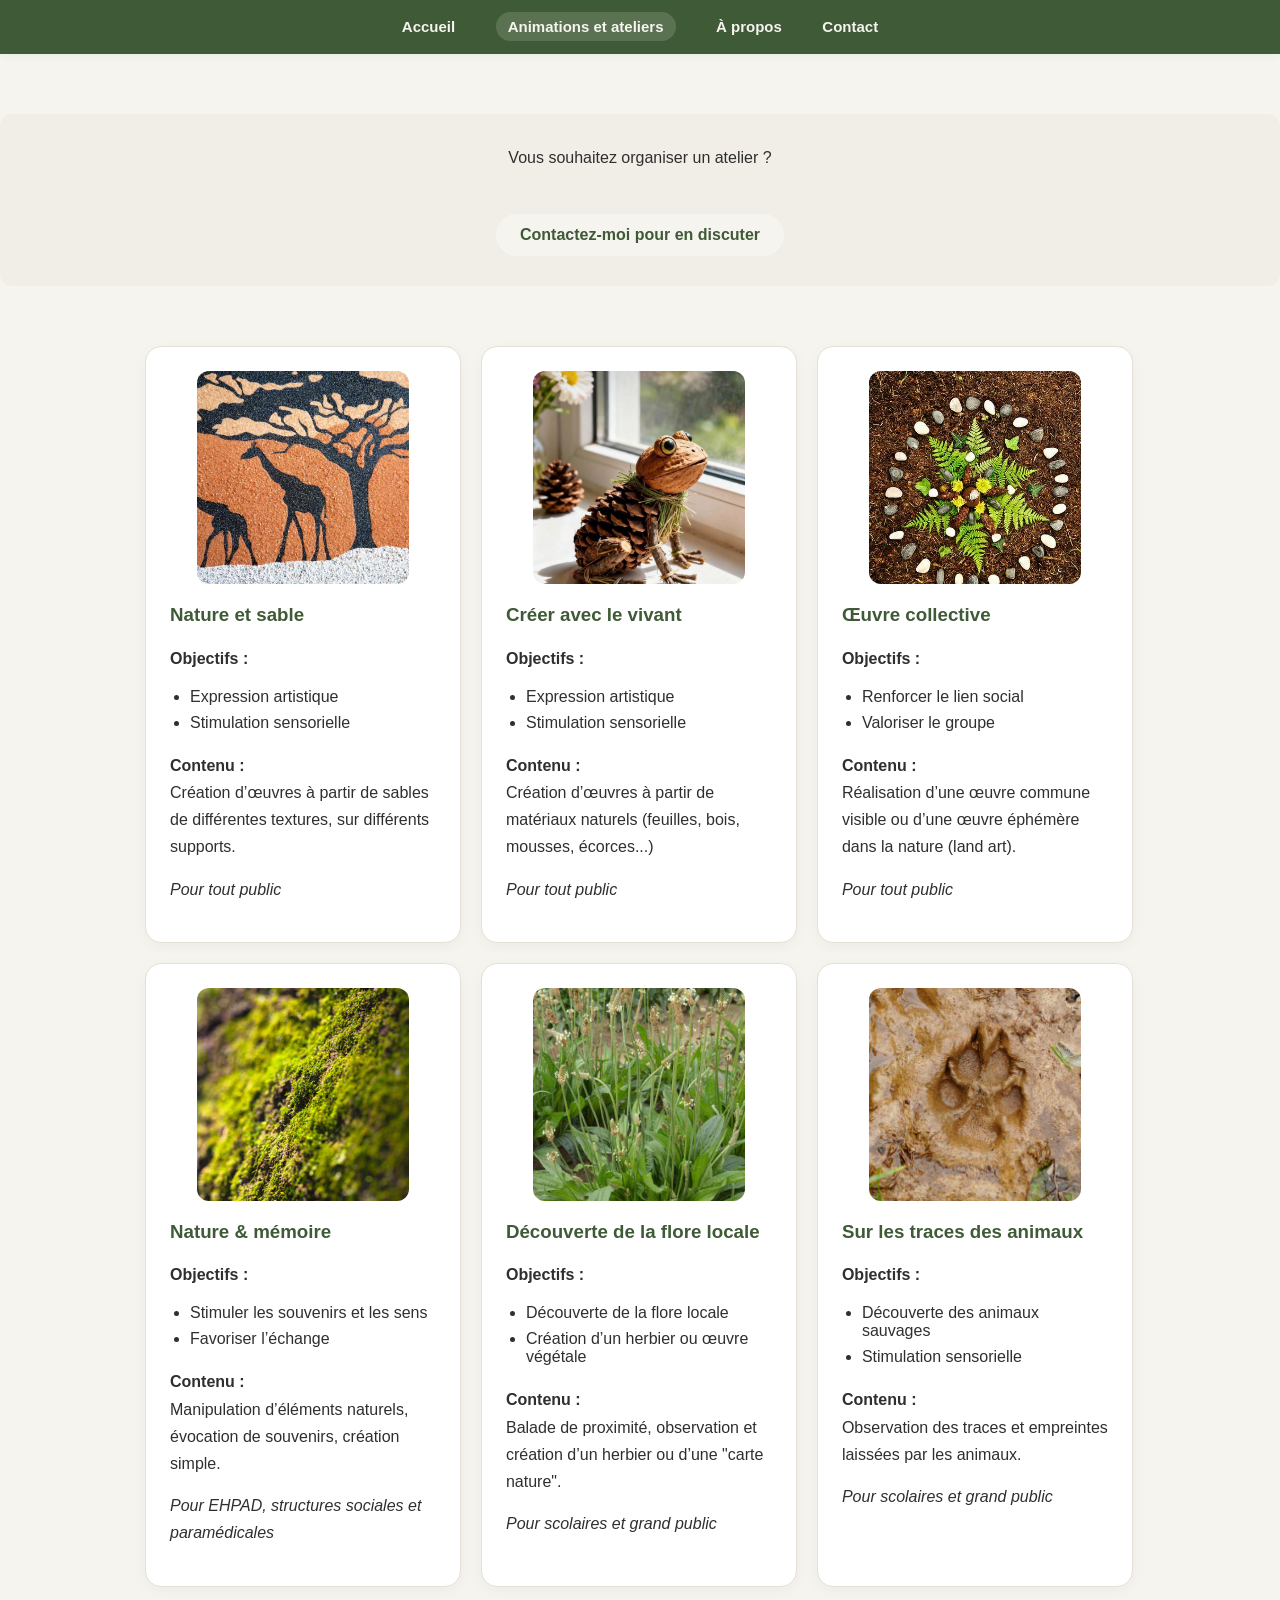
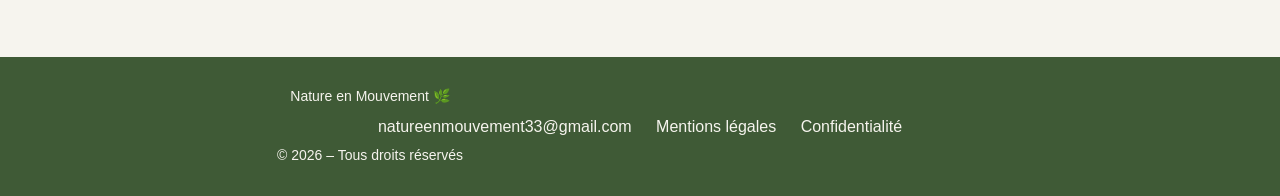
==== animations.html @ 2308a404 "Update animations.html" ====
<!DOCTYPE html>
<html lang="fr">
<head>
  <meta charset="UTF-8">
  <title>Animations et ateliers</title>
  <link rel="stylesheet" href="style.css">
</head>

<body>

<nav>
  <a href="index.html">Accueil</a>
  <a href="animations.html" class="active">Animations et ateliers</a>
  <a href="apropos.html">À propos</a>
  <a href="contact.html">Contact</a>
</nav>

<section class="cta">
  <p>Vous souhaitez organiser un atelier ?</p>
  <a href="contact.html" class="btn">Contactez-moi pour en discuter</a>
</section>
  
<main>
  <section class="cards cards-animations">

    <div class="card">
      <img src="images/sable.jpg" alt="Nature et sable">
      <h3>Nature et sable</h3>

      <p><strong>Objectifs :</strong></p>
      <ul>
        <li>Expression artistique</li>
        <li>Stimulation sensorielle</li>
      </ul>

      <p><strong>Contenu :</strong><br>
      Création d’œuvres à partir de sables de différentes textures, sur différents supports.</p>

      <p><em>Pour tout public</em></p>
    </div>

    <div class="card">
      <img src="images/creationnat.jpg" alt="Créer avec le vivant">
      <h3>Créer avec le vivant</h3>

      <p><strong>Objectifs :</strong></p>
      <ul>
        <li>Expression artistique</li>
        <li>Stimulation sensorielle</li>
      </ul>

      <p><strong>Contenu :</strong><br>
      Création d’œuvres à partir de matériaux naturels (feuilles, bois, mousses, écorces...)</p>

      <p><em>Pour tout public</em></p>
    </div>

    <div class="card">
      <img src="images/landart.jpg" alt="Œuvre collective">
      <h3>Œuvre collective</h3>

      <p><strong>Objectifs :</strong></p>
      <ul>
        <li>Renforcer le lien social</li>
        <li>Valoriser le groupe</li>
      </ul>

      <p><strong>Contenu :</strong><br>
      Réalisation d’une œuvre commune visible ou d’une œuvre éphémère dans la nature (land art).</p>

      <p><em>Pour tout public</em></p>
    </div>

    <div class="card">
      <img src="images/mousse.jpg" alt="Nature et mémoire">
      <h3>Nature & mémoire</h3>

      <p><strong>Objectifs :</strong></p>
      <ul>
        <li>Stimuler les souvenirs et les sens</li>
        <li>Favoriser l’échange</li>
      </ul>

      <p><strong>Contenu :</strong><br>
      Manipulation d’éléments naturels, évocation de souvenirs, création simple.</p>

      <p><em>Pour EHPAD, structures sociales et paramédicales</em></p>
    </div>

    <div class="card">
      <img src="images/plantain.jpg" alt="Découverte de la flore">
      <h3>Découverte de la flore locale</h3>

      <p><strong>Objectifs :</strong></p>
      <ul>
        <li>Découverte de la flore locale</li>
        <li>Création d’un herbier ou œuvre végétale</li>
      </ul>

      <p><strong>Contenu :</strong><br>
      Balade de proximité, observation et création d’un herbier ou d’une "carte nature".</p>

      <p><em>Pour scolaires et grand public</em></p>
    </div>

    <div class="card">
      <img src="images/emprunte.png" alt="Traces animales">
      <h3>Sur les traces des animaux</h3>

      <p><strong>Objectifs :</strong></p>
      <ul>
        <li>Découverte des animaux sauvages</li>
        <li>Stimulation sensorielle</li>
      </ul>

      <p><strong>Contenu :</strong><br>
      Observation des traces et empreintes laissées par les animaux.</p>

      <p><em>Pour scolaires et grand public</em></p>
    </div>

  </section>
</main>

<footer>
  <p>Nature en Mouvement 🌿</p>

  <div class="footer-links">
    <a href="mailto:natureenmouvement33@gmail.com">natureenmouvement33@gmail.com</a>
    <a href="mentions.html">Mentions légales</a>
    <a href="confidentialite.html">Confidentialité</a>
  </div>

  <p>© 2026 – Tous droits réservés</p>
</footer>

</body>
</html>
---- style.css ----
body {
  font-family: Arial, sans-serif;
  margin: 0;
  background: #f6f4ee;
  color: #2f2f2f;
}

nav {
  background: #3f5a36;
  padding: 18px;
  text-align: center;
  position: sticky;
  top: 0;
  box-shadow: 0 2px 8px rgba(0,0,0,0.05);
}

nav a {
  color: #f6f4ee;
  margin: 0 18px;
  text-decoration: none;
  font-weight: 600;
  font-size: 15px;
  transition: color 0.2s ease;
}
nav a:hover {
  color: #cfd8c6;
}

header {
  background: linear-gradient(rgba(63, 90, 54, 0.28), rgba(63, 90, 54, 0.28)),
              url('images/lac.jpg');
  background-size: cover;
  background-position: center;
  color: white;
  text-align: center;
  padding: 120px 20px;
}

header h1 {
  font-size: 46px;
  margin-bottom: 12px;
  font-weight: 600;
}

header p {
  font-size: 18px;
  max-width: 700px;
  margin: 0 auto;
}

.btn {
  display: inline-block;
  margin-top: 28px;
  padding: 12px 24px;
  background: #f6f4ee;
  color: #3f5a36;
  text-decoration: none;
  border-radius: 999px;
  font-weight: bold;
  white-space: nowrap;  /* ← AJOUT ICI */
}

main {
  max-width: 1000px;
  margin: 50px auto;
  padding: 0 20px;
}

section {
  margin-bottom: 40px;
}

h1, h2, h3 {
  font-weight: 600;
}

h1 {
  text-align: center;
}

h2 {
  color: #3f5a36;
  margin-bottom: 12px;
}

.cards {
  display: flex;
  gap: 20px;
  margin-top: 30px;
  flex-wrap: wrap;
}

.card {
  flex: 1 1 calc(33.33% - 14px);
  max-width: calc(33.33% - 14px);
  background: white;
  padding: 24px;
  border-radius: 16px;
  border: 1px solid #e5e0d5;
  box-shadow: 0 4px 14px rgba(0, 0, 0, 0.04);
  box-sizing: border-box;
}

.card h3 {
  color: #3f5a36;
  margin-top: 0;
}

p {
  line-height: 1.7;
}

@media (max-width: 700px) {
  header {
    padding: 90px 20px;
  }

  header h1 {
    font-size: 34px;
  }

  nav a {
    display: inline-block;
    margin: 8px 10px;
  }

  .card {
    flex: 1 1 100%;
    max-width: 100%;
  }
}
ul {
  padding-left: 20px;
  margin-bottom: 20px;
}

li {
  margin-bottom: 8px;
}

h3 {
  margin-top: 25px;
  color: #3f5a36;
}
.card img {
  width: 100%;
  aspect-ratio: 1 / 1;   /* ← carré parfait */
  object-fit: cover;     /* ← recadre sans déformer */
  border-radius: 12px;
  margin-bottom: 15px;
}
.cards-animations .card img {
  width: 80%;
  aspect-ratio: 1 / 1;
  object-fit: cover;
  border-radius: 12px;
  margin: 0 auto 20px auto;
  display: block;
}
.cards-publics .card {
  flex: 1 1 calc(50% - 10px);
  max-width: calc(50% - 10px);
}

@media (max-width: 700px) {
  .cards-publics .card {
    flex: 1 1 100%;
    max-width: 100%;
  }
}
.contact {
  text-align: center;
  margin-top: 60px;
}

.contact-box {
  margin-top: 30px;
  background: white;
  padding: 30px;
  border-radius: 16px;
  border: 1px solid #e5e0d5;
  box-shadow: 0 4px 14px rgba(0, 0, 0, 0.04);
  display: inline-block;
}

.contact-box a {
  color: #3f5a36;
  text-decoration: none;
  font-weight: bold;
}

footer {
  background: #3f5a36;
  color: #f6f4ee;
  text-align: center;
  padding: 20px;
  margin-top: 60px;
}

.footer-links {
  margin-top: 10px;
}

.footer-links a {
  color: #f6f4ee;
  margin: 0 10px;
  text-decoration: none;
}

.footer-links a:hover {
  text-decoration: underline;
}

footer p {
  margin: 8px 0;
  font-size: 14px;
}

footer a {
  color: inherit;
  text-decoration: none;
}

footer a:hover {
  text-decoration: underline;
  color: #ffffff;
}
.contact-box a:hover {
  text-decoration: underline;
}
nav a.active {
  background: rgba(246, 244, 238, 0.15); /* fond léger */
  padding: 6px 12px;
  border-radius: 999px;
}

.intro-profil {
  text-align: center;
  margin-bottom: 40px;
}

.intro-profil img {
  width: 140px;
  height: 140px;
  object-fit: cover;
  border-radius: 50%;
  margin-bottom: 15px;
}

.cta {
  text-align: center;
  margin-top: 60px;
}

section {
  margin-bottom: 50px;
}

section:nth-child(even) {
  background: #f0eee7;
  padding: 30px;
  border-radius: 12px;
}

section {
  padding: 10px 5px;
}

p {
  max-width: 700px;
  margin: 0 auto 15px auto;
}

.card {
  transition: transform 0.25s ease, box-shadow 0.25s ease;
}

.card:hover {
  transform: translateY(-6px);
  box-shadow: 0 12px 30px rgba(0,0,0,0.08);
}

.card img {
  transition: transform 0.3s ease;
}

.card:hover img {
  transform: scale(1.05);
}

.intro {
  background: #f0eee7;
  padding: 30px;
  border-radius: 12px;
  text-align: center;
}

h2 {
  border-left: 4px solid #3f5a36;
  padding-left: 10px;
}
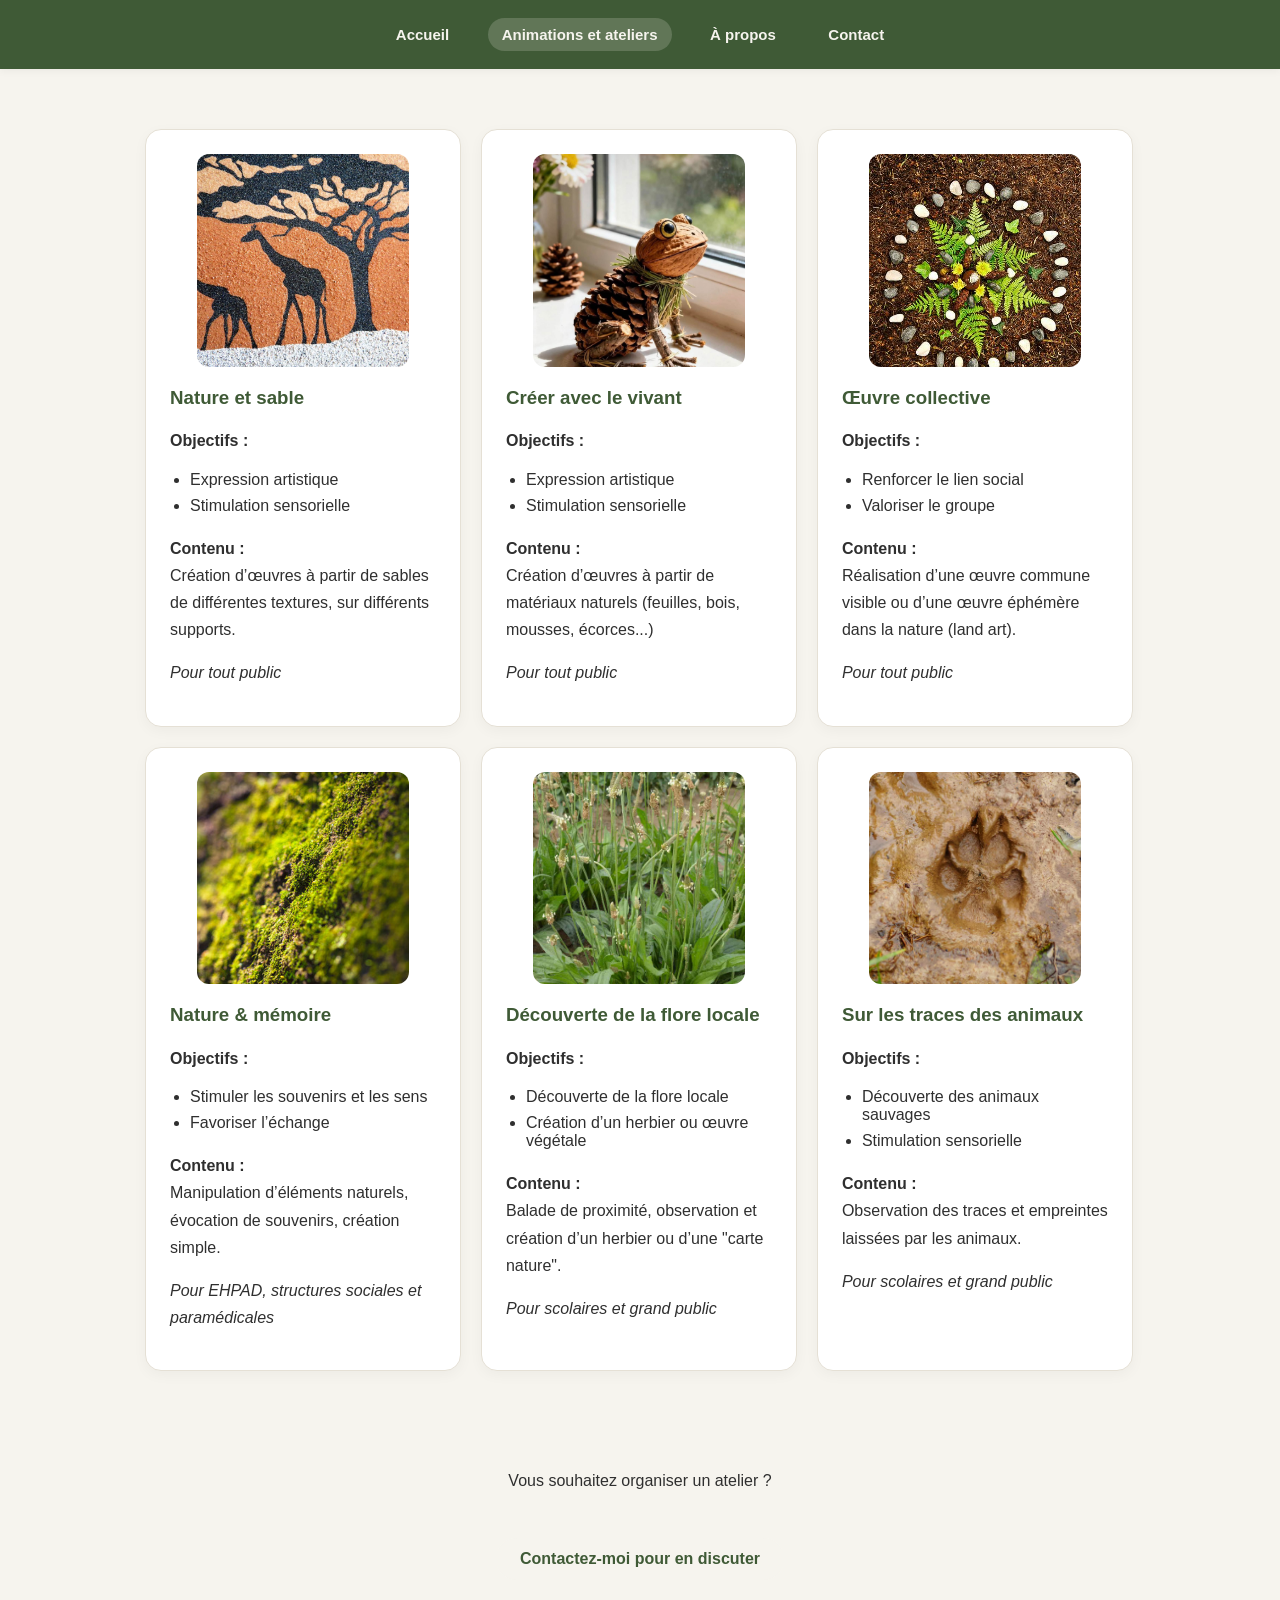
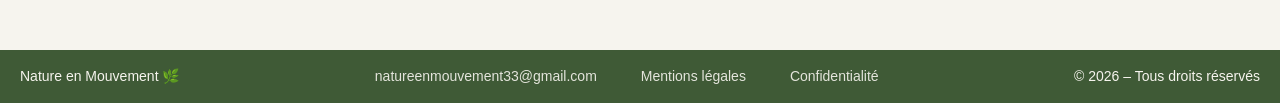
==== commit dd5f6326: "Update animations.html" ====
--- a/animations.html
+++ b/animations.html
@@ -14,11 +14,6 @@
   <a href="apropos.html">À propos</a>
   <a href="contact.html">Contact</a>
 </nav>
-
-<section class="cta">
-  <p>Vous souhaitez organiser un atelier ?</p>
-  <a href="contact.html" class="btn">Contactez-moi pour en discuter</a>
-</section>
   
 <main>
   <section class="cards cards-animations">
@@ -120,6 +115,12 @@
     </div>
 
   </section>
+
+<section class="cta">
+  <p>Vous souhaitez organiser un atelier ?</p>
+  <a href="contact.html" class="btn">Contactez-moi pour en discuter</a>
+</section>
+  
 </main>
 
 <footer>
--- a/style.css
+++ b/style.css
@@ -11,19 +11,32 @@
   text-align: center;
   position: sticky;
   top: 0;
+  z-index: 1000;
   box-shadow: 0 2px 8px rgba(0,0,0,0.05);
 }
 
 nav a {
   color: #f6f4ee;
-  margin: 0 18px;
+  margin: 0 10px;
   text-decoration: none;
   font-weight: 600;
   font-size: 15px;
-  transition: color 0.2s ease;
-}
+  transition: color 0.2s ease, background-color 0.25s ease, transform 0.25s ease;
+  display: inline-block;
+  padding: 8px 14px;
+  border-radius: 999px;
+}
+
 nav a:hover {
-  color: #cfd8c6;
+  color: #ffffff;
+  background: rgba(246, 244, 238, 0.15);
+  transform: translateY(-2px);
+}
+
+nav a.active {
+  background: rgba(246, 244, 238, 0.18);
+  padding: 8px 14px;
+  border-radius: 999px;
 }
 
 header {
@@ -57,7 +70,20 @@
   text-decoration: none;
   border-radius: 999px;
   font-weight: bold;
-  white-space: nowrap;  /* ← AJOUT ICI */
+  white-space: nowrap;
+
+  transition: all 0.25s ease;
+}
+
+.btn:hover {
+  background: #ebe7dc;
+  transform: translateY(-2px);
+  box-shadow: 0 6px 18px rgba(0,0,0,0.1);
+}
+
+.btn:active {
+  transform: translateY(0);
+  box-shadow: 0 2px 6px rgba(0,0,0,0.08);
 }
 
 main {
@@ -67,7 +93,14 @@
 }
 
 section {
-  margin-bottom: 40px;
+  margin-bottom: 50px;
+  padding: 10px 5px;
+}
+
+.section-soft {
+  background: #f0eee7;
+  padding: 30px;
+  border-radius: 12px;
 }
 
 h1, h2, h3 {
@@ -81,6 +114,25 @@
 h2 {
   color: #3f5a36;
   margin-bottom: 12px;
+}
+
+h3 {
+  color: #3f5a36;
+  margin-top: 25px;
+}
+
+p {
+  line-height: 1.7;
+  margin-bottom: 15px;
+}
+
+ul {
+  padding-left: 20px;
+  margin-bottom: 20px;
+}
+
+li {
+  margin-bottom: 8px;
 }
 
 .cards {
@@ -99,75 +151,43 @@
   border: 1px solid #e5e0d5;
   box-shadow: 0 4px 14px rgba(0, 0, 0, 0.04);
   box-sizing: border-box;
+  position: relative;
+  transition: transform 0.25s ease, box-shadow 0.25s ease;
+}
+
+.card:hover {
+  transform: translateY(-6px);
+  box-shadow: 0 12px 30px rgba(0,0,0,0.08);
 }
 
 .card h3 {
-  color: #3f5a36;
   margin-top: 0;
 }
 
-p {
-  line-height: 1.7;
-}
-
-@media (max-width: 700px) {
-  header {
-    padding: 90px 20px;
-  }
-
-  header h1 {
-    font-size: 34px;
-  }
-
-  nav a {
-    display: inline-block;
-    margin: 8px 10px;
-  }
-
-  .card {
-    flex: 1 1 100%;
-    max-width: 100%;
-  }
-}
-ul {
-  padding-left: 20px;
-  margin-bottom: 20px;
-}
-
-li {
-  margin-bottom: 8px;
-}
-
-h3 {
-  margin-top: 25px;
-  color: #3f5a36;
-}
 .card img {
   width: 100%;
-  aspect-ratio: 1 / 1;   /* ← carré parfait */
-  object-fit: cover;     /* ← recadre sans déformer */
-  border-radius: 12px;
-  margin-bottom: 15px;
-}
-.cards-animations .card img {
-  width: 80%;
   aspect-ratio: 1 / 1;
   object-fit: cover;
   border-radius: 12px;
+  margin-bottom: 15px;
+  transition: transform 0.3s ease;
+}
+
+.card:hover img {
+  transform: scale(1.05);
+}
+
+.cards-animations .card img {
+  width: 80%;
   margin: 0 auto 20px auto;
   display: block;
 }
+
 .cards-publics .card {
   flex: 1 1 calc(50% - 10px);
   max-width: calc(50% - 10px);
 }
 
-@media (max-width: 700px) {
-  .cards-publics .card {
-    flex: 1 1 100%;
-    max-width: 100%;
-  }
-}
 .contact {
   text-align: center;
   margin-top: 60px;
@@ -189,49 +209,15 @@
   font-weight: bold;
 }
 
-footer {
-  background: #3f5a36;
-  color: #f6f4ee;
-  text-align: center;
-  padding: 20px;
-  margin-top: 60px;
-}
-
-.footer-links {
-  margin-top: 10px;
-}
-
-.footer-links a {
-  color: #f6f4ee;
-  margin: 0 10px;
-  text-decoration: none;
-}
-
-.footer-links a:hover {
-  text-decoration: underline;
-}
-
-footer p {
-  margin: 8px 0;
-  font-size: 14px;
-}
-
-footer a {
-  color: inherit;
-  text-decoration: none;
-}
-
-footer a:hover {
-  text-decoration: underline;
-  color: #ffffff;
-}
 .contact-box a:hover {
   text-decoration: underline;
 }
-nav a.active {
-  background: rgba(246, 244, 238, 0.15); /* fond léger */
-  padding: 6px 12px;
-  border-radius: 999px;
+
+.intro {
+  background: #f0eee7;
+  padding: 30px;
+  border-radius: 12px;
+  text-align: center;
 }
 
 .intro-profil {
@@ -252,50 +238,70 @@
   margin-top: 60px;
 }
 
-section {
-  margin-bottom: 50px;
-}
-
-section:nth-child(even) {
-  background: #f0eee7;
-  padding: 30px;
-  border-radius: 12px;
-}
-
-section {
-  padding: 10px 5px;
-}
-
-p {
-  max-width: 700px;
-  margin: 0 auto 15px auto;
-}
-
-.card {
-  transition: transform 0.25s ease, box-shadow 0.25s ease;
-}
-
-.card:hover {
-  transform: translateY(-6px);
-  box-shadow: 0 12px 30px rgba(0,0,0,0.08);
-}
-
-.card img {
-  transition: transform 0.3s ease;
-}
-
-.card:hover img {
-  transform: scale(1.05);
-}
-
-.intro {
-  background: #f0eee7;
-  padding: 30px;
-  border-radius: 12px;
-  text-align: center;
-}
-
-h2 {
-  border-left: 4px solid #3f5a36;
-  padding-left: 10px;
-}
+footer {
+  background: #3f5a36;
+  color: #f6f4ee;
+  padding: 15px 20px;
+  margin-top: 60px;
+  display: flex;
+  justify-content: space-between;
+  align-items: center;
+  flex-wrap: wrap;
+}
+
+footer p {
+  margin: 0;
+  font-size: 14px;
+}
+
+.footer-links {
+  display: flex;
+  gap: 20px;
+  align-items: center;
+}
+
+.footer-links a {
+  color: #f6f4ee;
+  margin: 0 12px;
+  text-decoration: none;
+  font-size: 14px;
+  opacity: 0.9;
+  transition: opacity 0.2s ease;
+}
+
+.footer-links a:hover {
+  text-decoration: underline;
+  opacity: 1;
+  color: #ffffff;
+}
+
+footer a {
+  text-decoration: none;
+}
+
+@media (max-width: 700px) {
+  header {
+    padding: 90px 20px;
+  }
+
+  header h1 {
+    font-size: 34px;
+  }
+
+  nav a {
+    display: inline-block;
+    margin: 8px 10px;
+  }
+
+  .card,
+  .cards-publics .card {
+    flex: 1 1 100%;
+    max-width: 100%;
+  }
+
+  footer {
+    flex-direction: column;
+    text-align: center;
+    gap: 10px;
+  }
+}
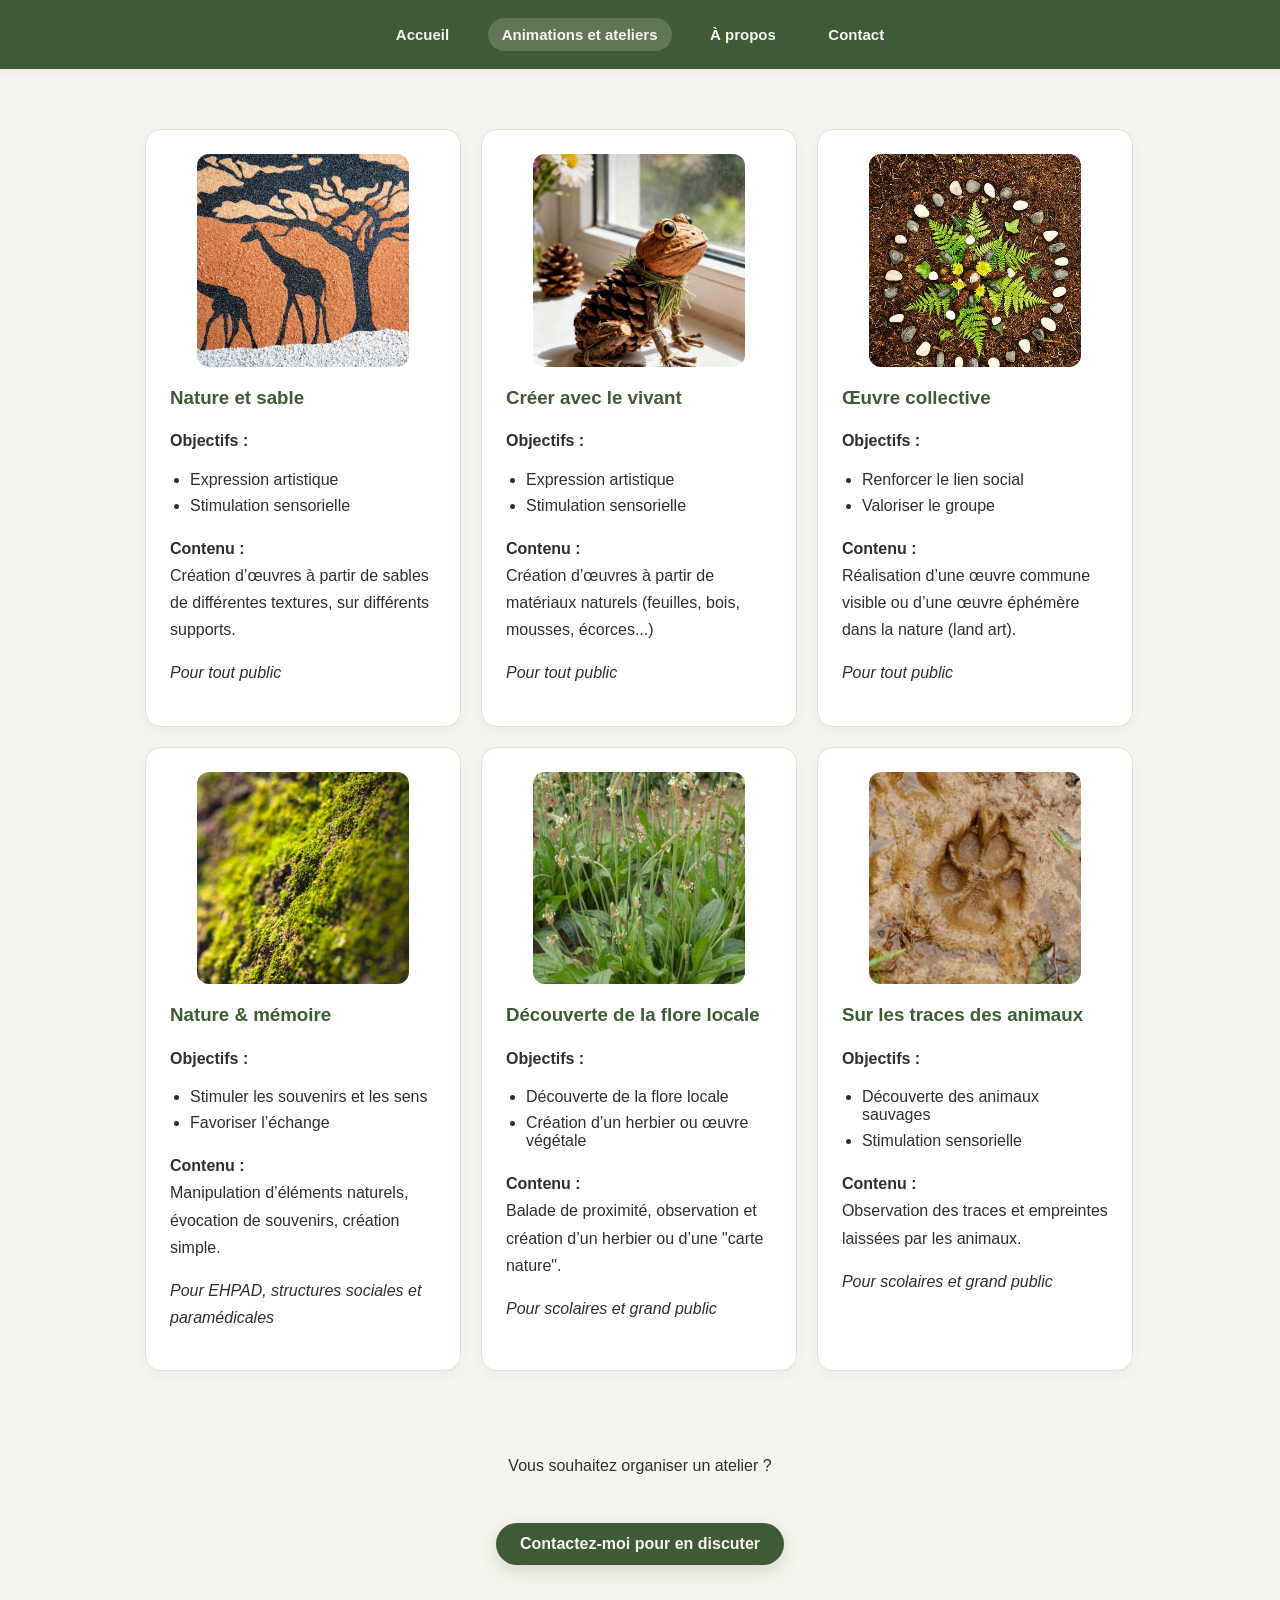
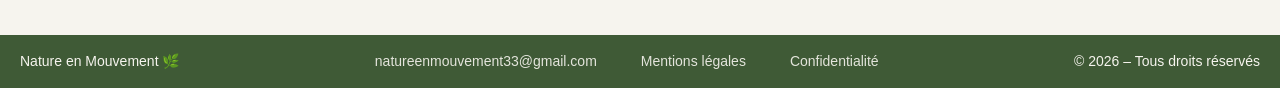
==== commit c9559d8b: "Update animations.html" ====
--- a/animations.html
+++ b/animations.html
@@ -4,6 +4,7 @@
   <meta charset="UTF-8">
   <title>Animations et ateliers</title>
   <link rel="stylesheet" href="style.css">
+  <link rel="icon" href="images/favicon.ico" type="image/x-icon">
 </head>
 
 <body>
--- a/style.css
+++ b/style.css
@@ -235,7 +235,21 @@
 
 .cta {
   text-align: center;
-  margin-top: 60px;
+  margin-top: 25px;
+  padding-top: 5px;
+}
+
+.cta .btn {
+  background: #3f5a36;
+  color: #f6f4ee;
+  box-shadow: 0 6px 18px rgba(63, 90, 54, 0.18);
+}
+
+.cta .btn:hover {
+  background: #4b6941;
+  color: #ffffff;
+  transform: translateY(-2px);
+  box-shadow: 0 10px 24px rgba(63, 90, 54, 0.24);
 }
 
 footer {
@@ -305,3 +319,11 @@
     gap: 10px;
   }
 }
+
+.profil-nom {
+  font-size: 13px;
+  color: #9aa59a;
+  margin-top: 8px;
+  font-style: italic;
+}
+
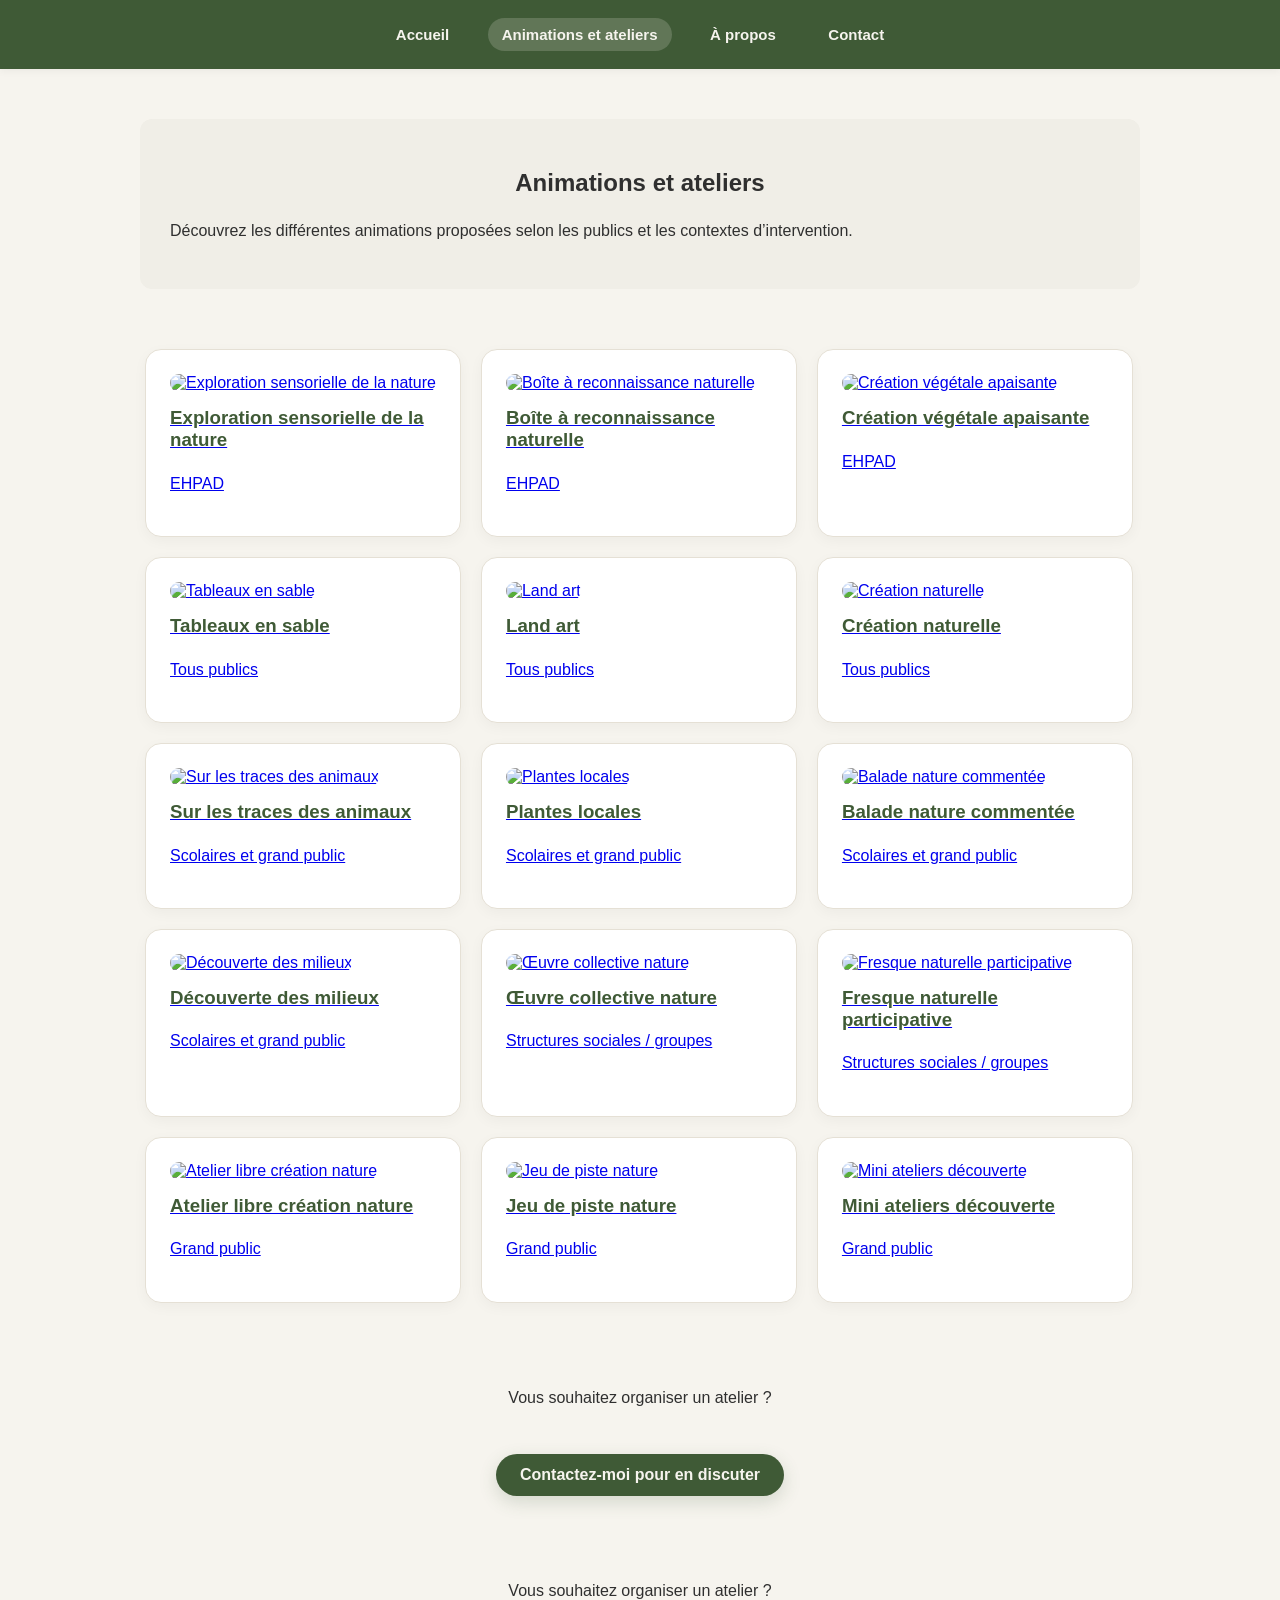
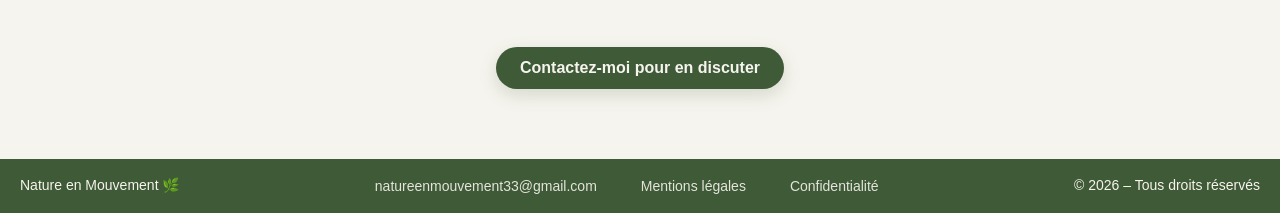
==== commit 38e7ca1c: "Update animations.html" ====
--- a/animations.html
+++ b/animations.html
@@ -17,104 +17,111 @@
 </nav>
   
 <main>
-  <section class="cards cards-animations">
 
-    <div class="card">
-      <img src="images/sable.jpg" alt="Nature et sable">
-      <h3>Nature et sable</h3>
+  <section class="section-soft">
+    <h1>Animations et ateliers</h1>
+    <p>
+      Découvrez les différentes animations proposées selon les publics et les contextes d’intervention.
+    </p>
+  </section>
 
-      <p><strong>Objectifs :</strong></p>
-      <ul>
-        <li>Expression artistique</li>
-        <li>Stimulation sensorielle</li>
-      </ul>
+  <section class="cards cards-animations-list">
 
-      <p><strong>Contenu :</strong><br>
-      Création d’œuvres à partir de sables de différentes textures, sur différents supports.</p>
+    <a href="exploration-sensorielle-de-la-nature.html" class="card card-link">
+      <img src="images/exploration-sensorielle-de-la-nature.jpg" alt="Exploration sensorielle de la nature">
+      <h3>Exploration sensorielle de la nature</h3>
+      <p class="public">EHPAD</p>
+    </a>
 
-      <p><em>Pour tout public</em></p>
-    </div>
+    <a href="boite-a-reconnaissance-naturelle.html" class="card card-link">
+      <img src="images/boite-a-reconnaissance-naturelle.jpg" alt="Boîte à reconnaissance naturelle">
+      <h3>Boîte à reconnaissance naturelle</h3>
+      <p class="public">EHPAD</p>
+    </a>
 
-    <div class="card">
-      <img src="images/creationnat.jpg" alt="Créer avec le vivant">
-      <h3>Créer avec le vivant</h3>
+    <a href="creation-vegetale-apaisante.html" class="card card-link">
+      <img src="images/creation-vegetale-apaisante.jpg" alt="Création végétale apaisante">
+      <h3>Création végétale apaisante</h3>
+      <p class="public">EHPAD</p>
+    </a>
 
-      <p><strong>Objectifs :</strong></p>
-      <ul>
-        <li>Expression artistique</li>
-        <li>Stimulation sensorielle</li>
-      </ul>
+    <a href="tableaux-en-sable.html" class="card card-link">
+      <img src="images/tableaux-en-sable.jpg" alt="Tableaux en sable">
+      <h3>Tableaux en sable</h3>
+      <p class="public">Tous publics</p>
+    </a>
 
-      <p><strong>Contenu :</strong><br>
-      Création d’œuvres à partir de matériaux naturels (feuilles, bois, mousses, écorces...)</p>
+    <a href="land-art.html" class="card card-link">
+      <img src="images/land-art.jpg" alt="Land art">
+      <h3>Land art</h3>
+      <p class="public">Tous publics</p>
+    </a>
 
-      <p><em>Pour tout public</em></p>
-    </div>
+    <a href="creation-naturelle.html" class="card card-link">
+      <img src="images/creation-naturelle.jpg" alt="Création naturelle">
+      <h3>Création naturelle</h3>
+      <p class="public">Tous publics</p>
+    </a>
 
-    <div class="card">
-      <img src="images/landart.jpg" alt="Œuvre collective">
-      <h3>Œuvre collective</h3>
+    <a href="sur-les-traces-des-animaux.html" class="card card-link">
+      <img src="images/sur-les-traces-des-animaux.jpg" alt="Sur les traces des animaux">
+      <h3>Sur les traces des animaux</h3>
+      <p class="public">Scolaires et grand public</p>
+    </a>
 
-      <p><strong>Objectifs :</strong></p>
-      <ul>
-        <li>Renforcer le lien social</li>
-        <li>Valoriser le groupe</li>
-      </ul>
+    <a href="plantes-locales.html" class="card card-link">
+      <img src="images/plantes-locales.jpg" alt="Plantes locales">
+      <h3>Plantes locales</h3>
+      <p class="public">Scolaires et grand public</p>
+    </a>
 
-      <p><strong>Contenu :</strong><br>
-      Réalisation d’une œuvre commune visible ou d’une œuvre éphémère dans la nature (land art).</p>
+    <a href="balade-nature-commentee.html" class="card card-link">
+      <img src="images/balade-nature-commentee.jpg" alt="Balade nature commentée">
+      <h3>Balade nature commentée</h3>
+      <p class="public">Scolaires et grand public</p>
+    </a>
 
-      <p><em>Pour tout public</em></p>
-    </div>
+    <a href="decouverte-des-milieux.html" class="card card-link">
+      <img src="images/decouverte-des-milieux.jpg" alt="Découverte des milieux">
+      <h3>Découverte des milieux</h3>
+      <p class="public">Scolaires et grand public</p>
+    </a>
 
-    <div class="card">
-      <img src="images/mousse.jpg" alt="Nature et mémoire">
-      <h3>Nature & mémoire</h3>
+    <a href="oeuvre-collective-nature.html" class="card card-link">
+      <img src="images/oeuvre-collective-nature.jpg" alt="Œuvre collective nature">
+      <h3>Œuvre collective nature</h3>
+      <p class="public">Structures sociales / groupes</p>
+    </a>
 
-      <p><strong>Objectifs :</strong></p>
-      <ul>
-        <li>Stimuler les souvenirs et les sens</li>
-        <li>Favoriser l’échange</li>
-      </ul>
+    <a href="fresque-naturelle-participative.html" class="card card-link">
+      <img src="images/fresque-naturelle-participative.jpg" alt="Fresque naturelle participative">
+      <h3>Fresque naturelle participative</h3>
+      <p class="public">Structures sociales / groupes</p>
+    </a>
 
-      <p><strong>Contenu :</strong><br>
-      Manipulation d’éléments naturels, évocation de souvenirs, création simple.</p>
+    <a href="atelier-libre-creation-nature.html" class="card card-link">
+      <img src="images/atelier-libre-creation-nature.jpg" alt="Atelier libre création nature">
+      <h3>Atelier libre création nature</h3>
+      <p class="public">Grand public</p>
+    </a>
 
-      <p><em>Pour EHPAD, structures sociales et paramédicales</em></p>
-    </div>
+    <a href="jeu-de-piste-nature.html" class="card card-link">
+      <img src="images/jeu-de-piste-nature.jpg" alt="Jeu de piste nature">
+      <h3>Jeu de piste nature</h3>
+      <p class="public">Grand public</p>
+    </a>
 
-    <div class="card">
-      <img src="images/plantain.jpg" alt="Découverte de la flore">
-      <h3>Découverte de la flore locale</h3>
+    <a href="mini-ateliers-decouverte.html" class="card card-link">
+      <img src="images/mini-ateliers-decouverte.jpg" alt="Mini ateliers découverte">
+      <h3>Mini ateliers découverte</h3>
+      <p class="public">Grand public</p>
+    </a>
 
-      <p><strong>Objectifs :</strong></p>
-      <ul>
-        <li>Découverte de la flore locale</li>
-        <li>Création d’un herbier ou œuvre végétale</li>
-      </ul>
+  </section>
 
-      <p><strong>Contenu :</strong><br>
-      Balade de proximité, observation et création d’un herbier ou d’une "carte nature".</p>
-
-      <p><em>Pour scolaires et grand public</em></p>
-    </div>
-
-    <div class="card">
-      <img src="images/emprunte.png" alt="Traces animales">
-      <h3>Sur les traces des animaux</h3>
-
-      <p><strong>Objectifs :</strong></p>
-      <ul>
-        <li>Découverte des animaux sauvages</li>
-        <li>Stimulation sensorielle</li>
-      </ul>
-
-      <p><strong>Contenu :</strong><br>
-      Observation des traces et empreintes laissées par les animaux.</p>
-
-      <p><em>Pour scolaires et grand public</em></p>
-    </div>
-
+  <section class="cta">
+    <p>Vous souhaitez organiser un atelier ?</p>
+    <a href="contact.html" class="btn">Contactez-moi pour en discuter</a>
   </section>
 
 <section class="cta">
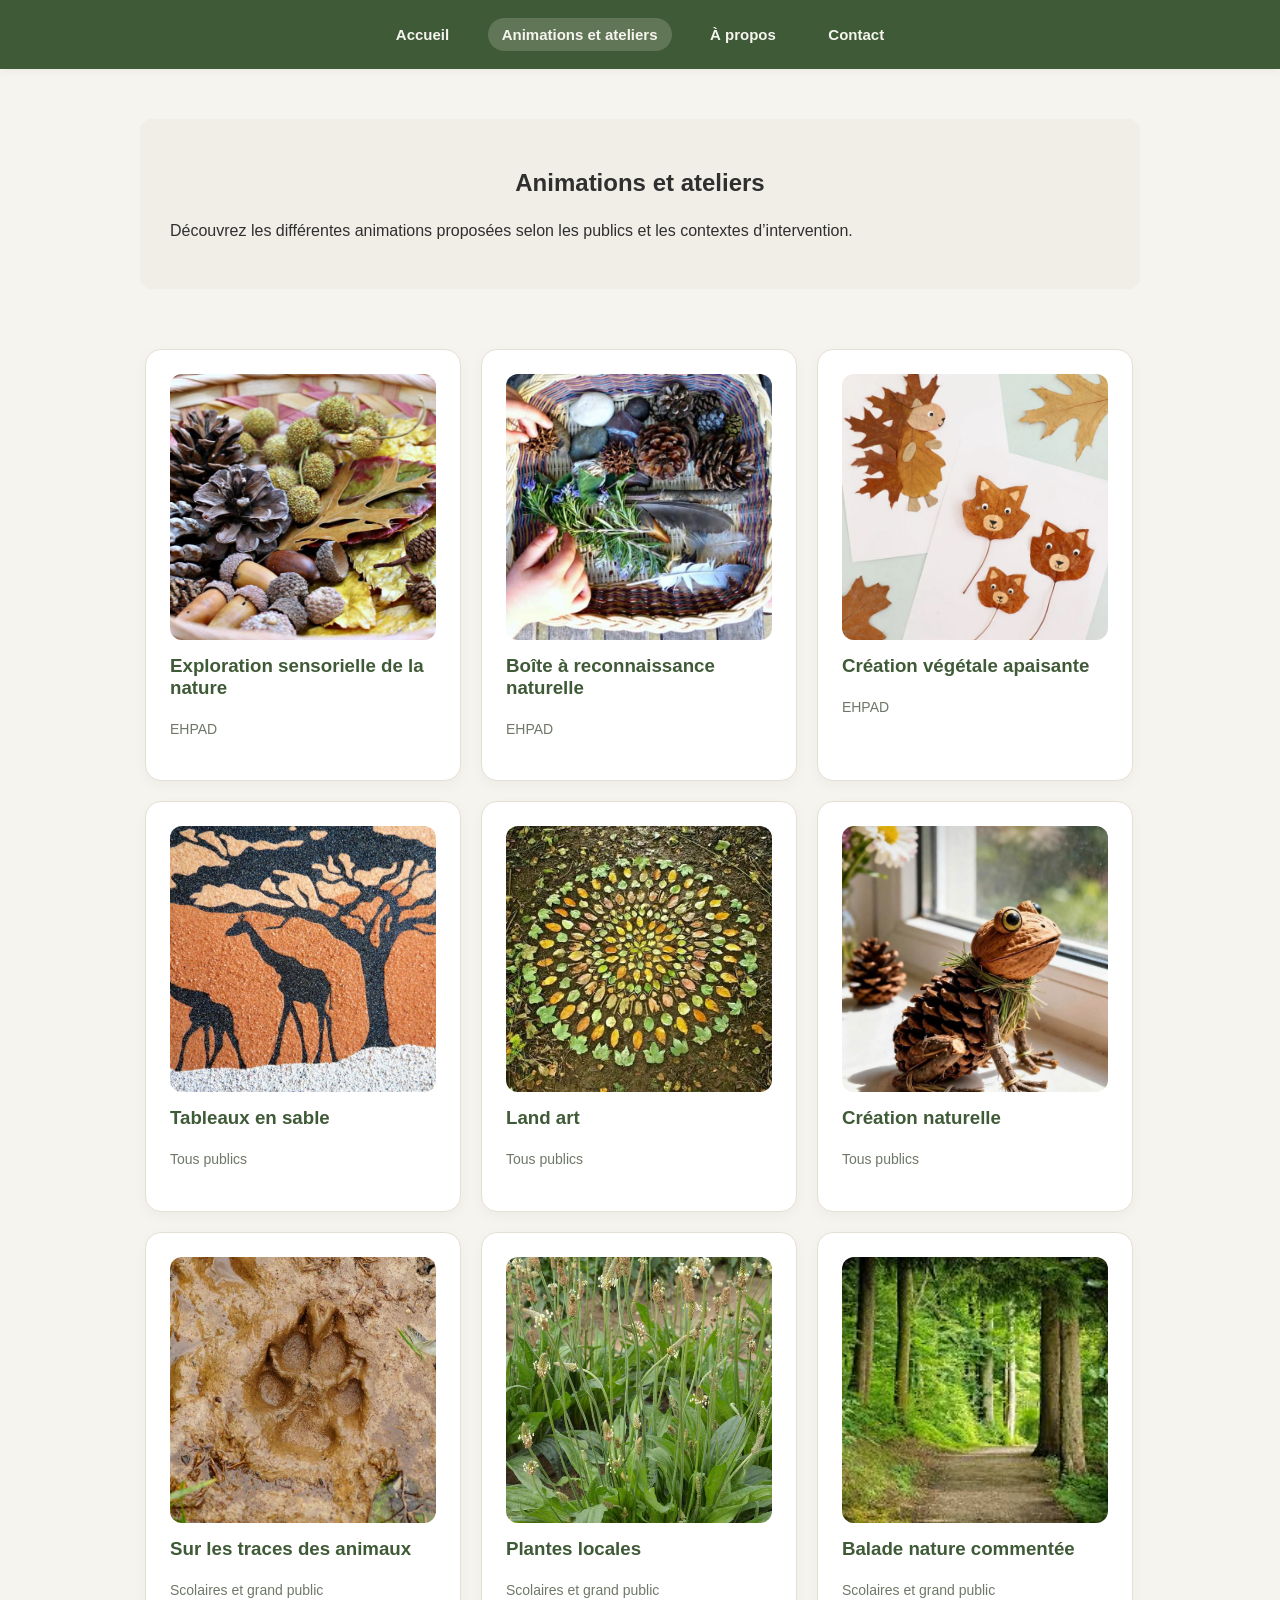
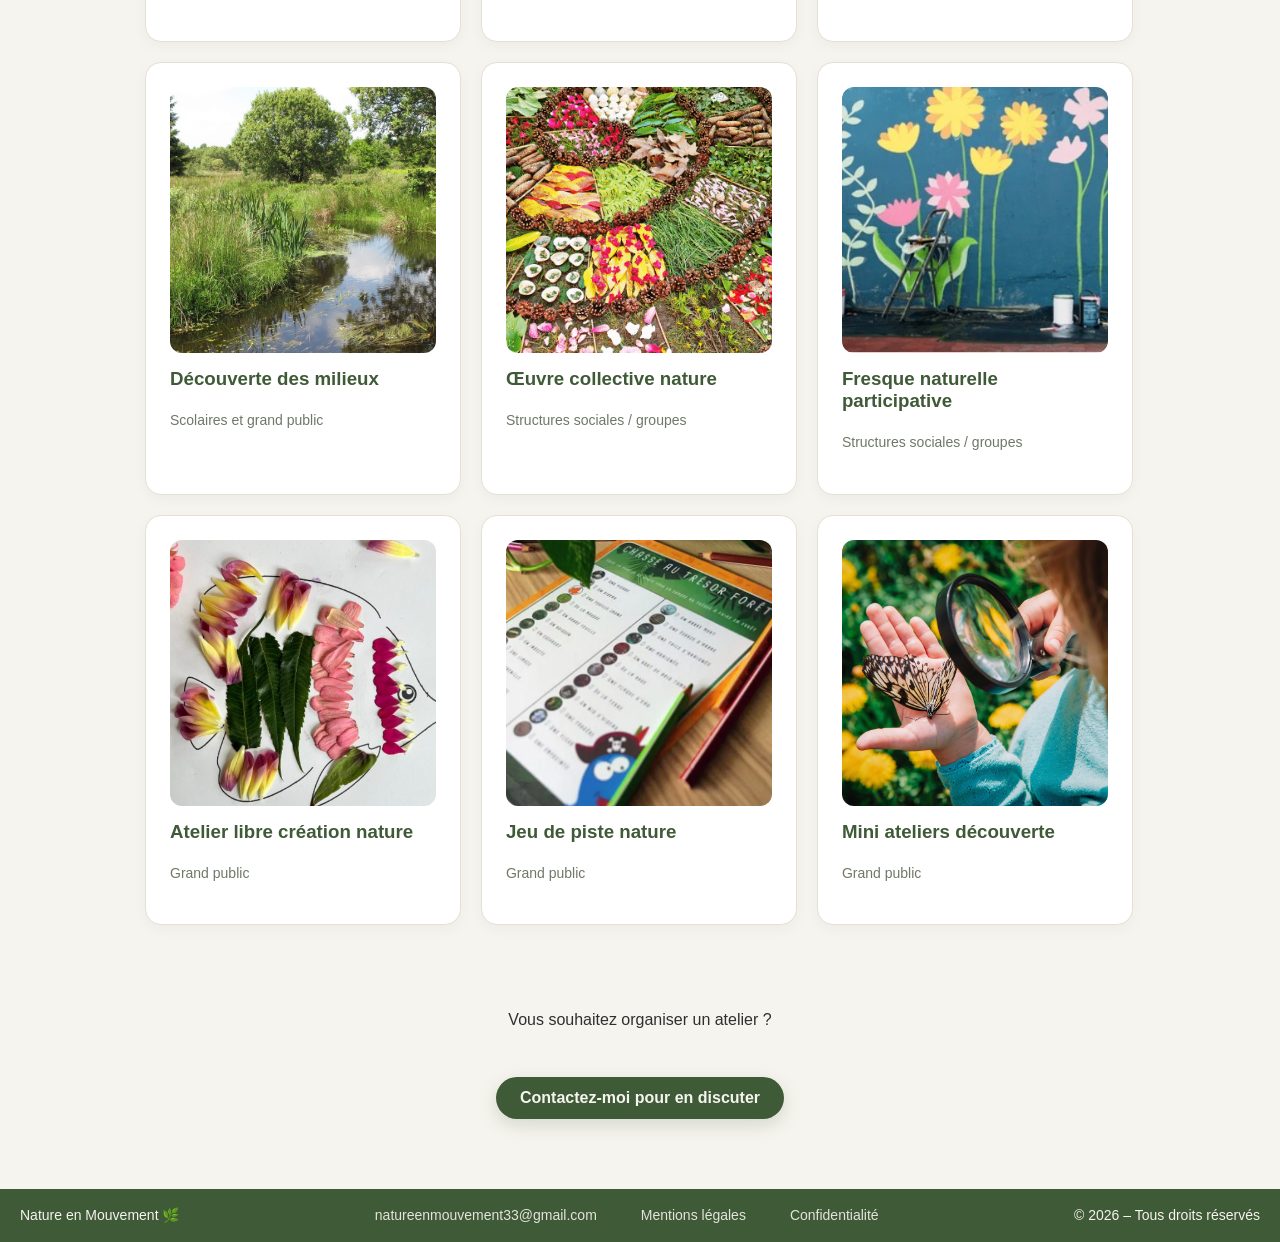
==== commit 5cf1e11f: "Update animations.html" ====
--- a/animations.html
+++ b/animations.html
@@ -119,11 +119,6 @@
 
   </section>
 
-  <section class="cta">
-    <p>Vous souhaitez organiser un atelier ?</p>
-    <a href="contact.html" class="btn">Contactez-moi pour en discuter</a>
-  </section>
-
 <section class="cta">
   <p>Vous souhaitez organiser un atelier ?</p>
   <a href="contact.html" class="btn">Contactez-moi pour en discuter</a>
--- a/style.css
+++ b/style.css
@@ -327,3 +327,38 @@
   font-style: italic;
 }
 
+.cards-animations-list .card {
+  flex: 1 1 calc(33.33% - 14px);
+  max-width: calc(33.33% - 14px);
+}
+
+.cards-animations-list .card img {
+  width: 100%;
+  aspect-ratio: 1 / 1;
+  object-fit: cover;
+  border-radius: 12px;
+  margin-bottom: 15px;
+  display: block;
+}
+
+.card-link {
+  text-decoration: none;
+  color: inherit;
+}
+
+.card-link:hover h3 {
+  color: #2f4729;
+}
+
+.public {
+  color: #6f7868;
+  font-size: 14px;
+  margin-top: 5px;
+}
+
+@media (max-width: 700px) {
+  .cards-animations-list .card {
+    flex: 1 1 100%;
+    max-width: 100%;
+  }
+}
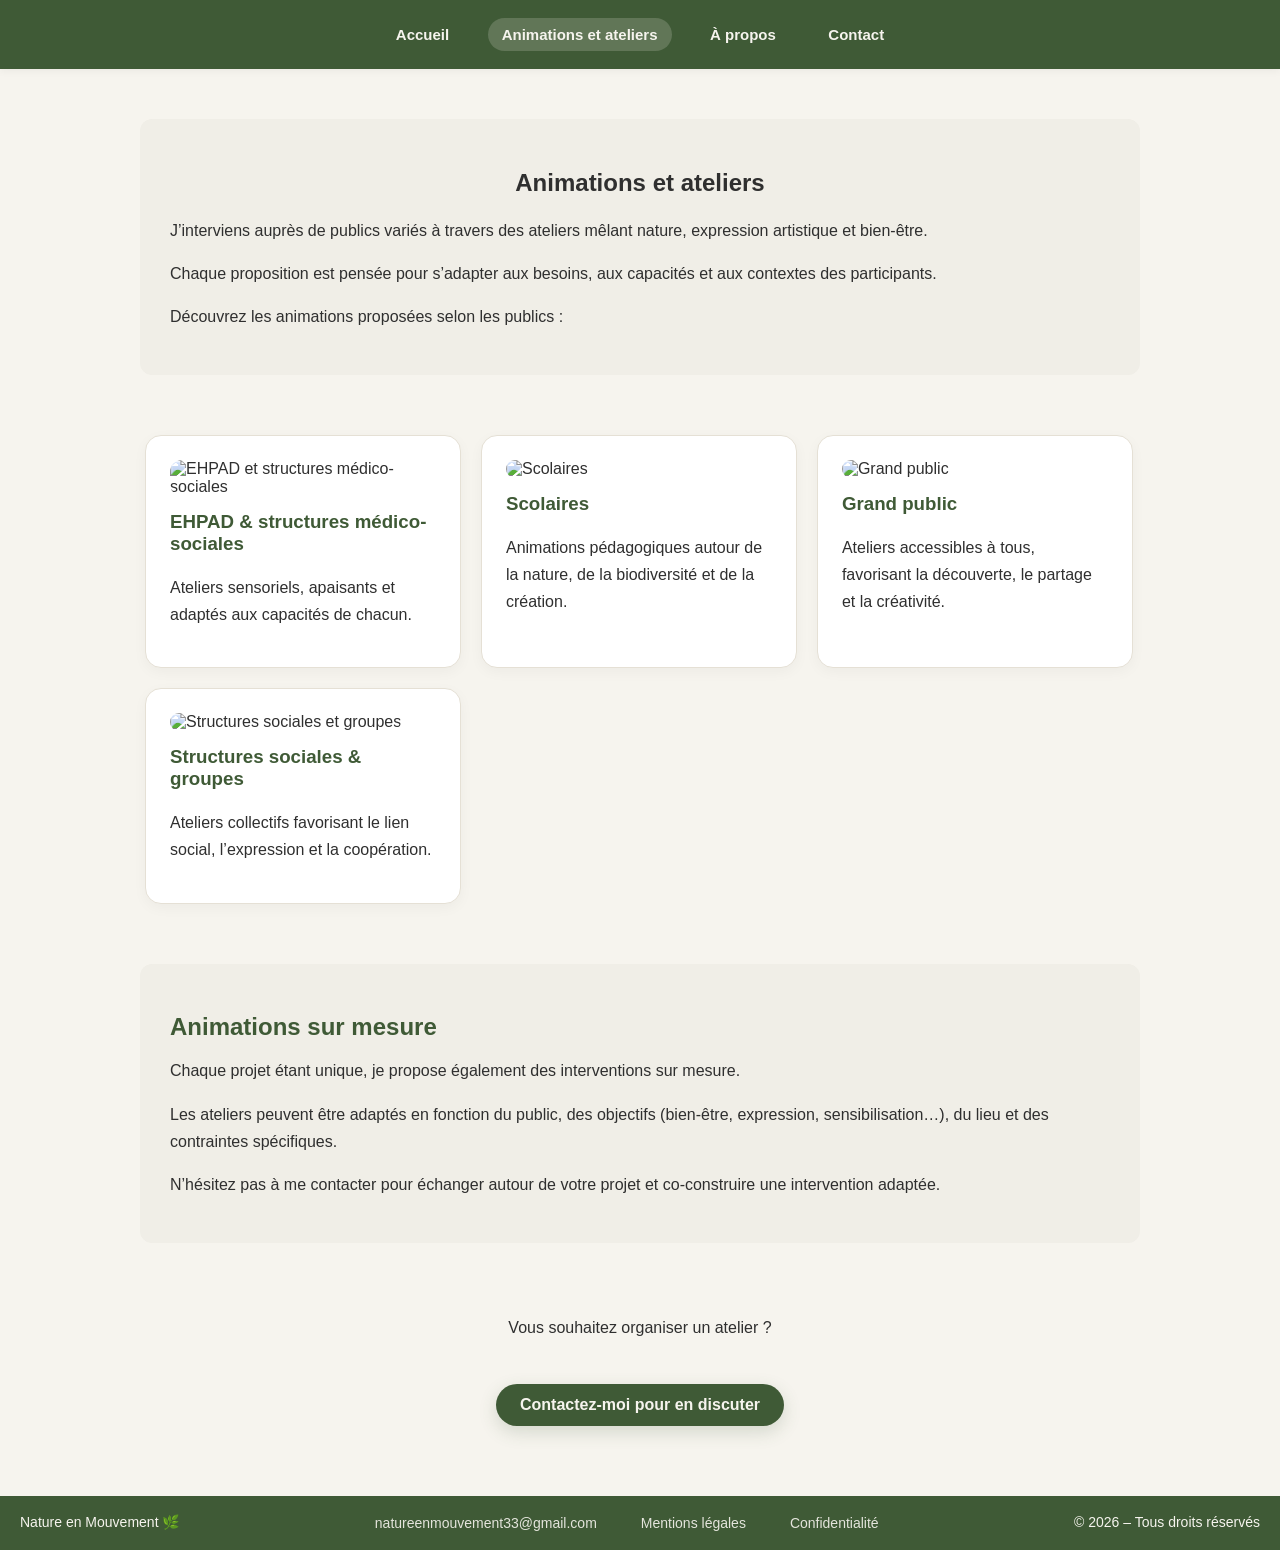
==== commit a9a199b0: "Update animations.html" ====
--- a/animations.html
+++ b/animations.html
@@ -15,115 +15,80 @@
   <a href="apropos.html">À propos</a>
   <a href="contact.html">Contact</a>
 </nav>
-  
+
 <main>
 
   <section class="section-soft">
     <h1>Animations et ateliers</h1>
     <p>
-      Découvrez les différentes animations proposées selon les publics et les contextes d’intervention.
+      J’interviens auprès de publics variés à travers des ateliers mêlant nature,
+      expression artistique et bien-être.
+    </p>
+    <p>
+      Chaque proposition est pensée pour s’adapter aux besoins, aux capacités
+      et aux contextes des participants.
+    </p>
+    <p>
+      Découvrez les animations proposées selon les publics :
     </p>
   </section>
 
-  <section class="cards cards-animations-list">
+  <section class="cards cards-public-categories">
 
-    <a href="exploration-sensorielle-de-la-nature.html" class="card card-link">
-      <img src="images/exploration-sensorielle-de-la-nature.jpg" alt="Exploration sensorielle de la nature">
-      <h3>Exploration sensorielle de la nature</h3>
-      <p class="public">EHPAD</p>
+    <a href="ehpad-medico-social.html" class="card card-link">
+      <img src="images/ehpad.jpg" alt="EHPAD et structures médico-sociales">
+      <h3>EHPAD & structures médico-sociales</h3>
+      <p>
+        Ateliers sensoriels, apaisants et adaptés aux capacités de chacun.
+      </p>
     </a>
 
-    <a href="boite-a-reconnaissance-naturelle.html" class="card card-link">
-      <img src="images/boite-a-reconnaissance-naturelle.jpg" alt="Boîte à reconnaissance naturelle">
-      <h3>Boîte à reconnaissance naturelle</h3>
-      <p class="public">EHPAD</p>
+    <a href="scolaires.html" class="card card-link">
+      <img src="images/scolaires.jpg" alt="Scolaires">
+      <h3>Scolaires</h3>
+      <p>
+        Animations pédagogiques autour de la nature, de la biodiversité et de la création.
+      </p>
     </a>
 
-    <a href="creation-vegetale-apaisante.html" class="card card-link">
-      <img src="images/creation-vegetale-apaisante.jpg" alt="Création végétale apaisante">
-      <h3>Création végétale apaisante</h3>
-      <p class="public">EHPAD</p>
+    <a href="grand-public.html" class="card card-link">
+      <img src="images/grand-public.jpg" alt="Grand public">
+      <h3>Grand public</h3>
+      <p>
+        Ateliers accessibles à tous, favorisant la découverte, le partage et la créativité.
+      </p>
     </a>
 
-    <a href="tableaux-en-sable.html" class="card card-link">
-      <img src="images/tableaux-en-sable.jpg" alt="Tableaux en sable">
-      <h3>Tableaux en sable</h3>
-      <p class="public">Tous publics</p>
-    </a>
-
-    <a href="land-art.html" class="card card-link">
-      <img src="images/land-art.jpg" alt="Land art">
-      <h3>Land art</h3>
-      <p class="public">Tous publics</p>
-    </a>
-
-    <a href="creation-naturelle.html" class="card card-link">
-      <img src="images/creation-naturelle.jpg" alt="Création naturelle">
-      <h3>Création naturelle</h3>
-      <p class="public">Tous publics</p>
-    </a>
-
-    <a href="sur-les-traces-des-animaux.html" class="card card-link">
-      <img src="images/sur-les-traces-des-animaux.jpg" alt="Sur les traces des animaux">
-      <h3>Sur les traces des animaux</h3>
-      <p class="public">Scolaires et grand public</p>
-    </a>
-
-    <a href="plantes-locales.html" class="card card-link">
-      <img src="images/plantes-locales.jpg" alt="Plantes locales">
-      <h3>Plantes locales</h3>
-      <p class="public">Scolaires et grand public</p>
-    </a>
-
-    <a href="balade-nature-commentee.html" class="card card-link">
-      <img src="images/balade-nature-commentee.jpg" alt="Balade nature commentée">
-      <h3>Balade nature commentée</h3>
-      <p class="public">Scolaires et grand public</p>
-    </a>
-
-    <a href="decouverte-des-milieux.html" class="card card-link">
-      <img src="images/decouverte-des-milieux.jpg" alt="Découverte des milieux">
-      <h3>Découverte des milieux</h3>
-      <p class="public">Scolaires et grand public</p>
-    </a>
-
-    <a href="oeuvre-collective-nature.html" class="card card-link">
-      <img src="images/oeuvre-collective-nature.jpg" alt="Œuvre collective nature">
-      <h3>Œuvre collective nature</h3>
-      <p class="public">Structures sociales / groupes</p>
-    </a>
-
-    <a href="fresque-naturelle-participative.html" class="card card-link">
-      <img src="images/fresque-naturelle-participative.jpg" alt="Fresque naturelle participative">
-      <h3>Fresque naturelle participative</h3>
-      <p class="public">Structures sociales / groupes</p>
-    </a>
-
-    <a href="atelier-libre-creation-nature.html" class="card card-link">
-      <img src="images/atelier-libre-creation-nature.jpg" alt="Atelier libre création nature">
-      <h3>Atelier libre création nature</h3>
-      <p class="public">Grand public</p>
-    </a>
-
-    <a href="jeu-de-piste-nature.html" class="card card-link">
-      <img src="images/jeu-de-piste-nature.jpg" alt="Jeu de piste nature">
-      <h3>Jeu de piste nature</h3>
-      <p class="public">Grand public</p>
-    </a>
-
-    <a href="mini-ateliers-decouverte.html" class="card card-link">
-      <img src="images/mini-ateliers-decouverte.jpg" alt="Mini ateliers découverte">
-      <h3>Mini ateliers découverte</h3>
-      <p class="public">Grand public</p>
+    <a href="structures-sociales-groupes.html" class="card card-link">
+      <img src="images/structures-sociales.jpg" alt="Structures sociales et groupes">
+      <h3>Structures sociales & groupes</h3>
+      <p>
+        Ateliers collectifs favorisant le lien social, l’expression et la coopération.
+      </p>
     </a>
 
   </section>
 
-<section class="cta">
-  <p>Vous souhaitez organiser un atelier ?</p>
-  <a href="contact.html" class="btn">Contactez-moi pour en discuter</a>
-</section>
-  
+  <section class="section-soft">
+    <h2>Animations sur mesure</h2>
+    <p>
+      Chaque projet étant unique, je propose également des interventions sur mesure.
+    </p>
+    <p>
+      Les ateliers peuvent être adaptés en fonction du public, des objectifs
+      (bien-être, expression, sensibilisation…), du lieu et des contraintes spécifiques.
+    </p>
+    <p>
+      N’hésitez pas à me contacter pour échanger autour de votre projet
+      et co-construire une intervention adaptée.
+    </p>
+  </section>
+
+  <section class="cta">
+    <p>Vous souhaitez organiser un atelier ?</p>
+    <a href="contact.html" class="btn btn-cta">Contactez-moi pour en discuter</a>
+  </section>
+
 </main>
 
 <footer>
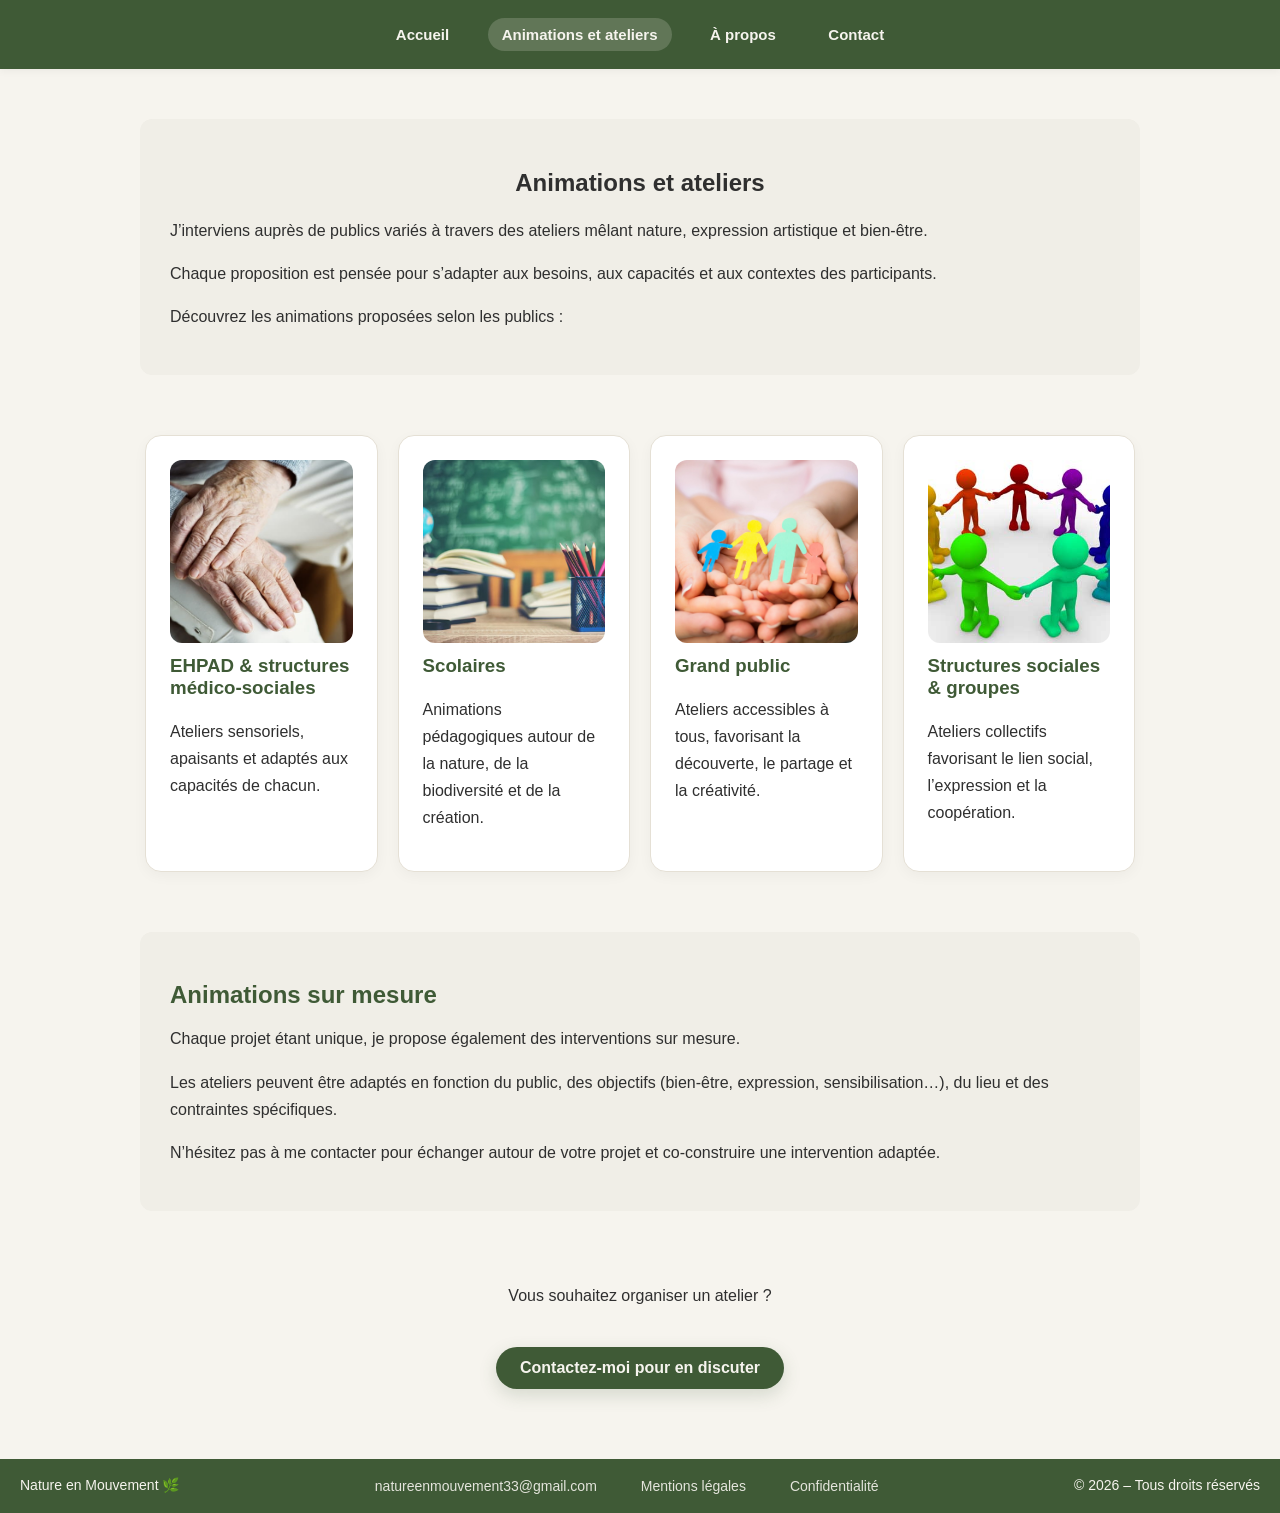
==== commit 0f042ce4: "Update animations.html" ====
--- a/animations.html
+++ b/animations.html
@@ -38,7 +38,7 @@
     <a href="ehpad-medico-social.html" class="card card-link">
       <img src="images/ehpad.jpg" alt="EHPAD et structures médico-sociales">
       <h3>EHPAD & structures médico-sociales</h3>
-      <p>
+      <p class="description">
         Ateliers sensoriels, apaisants et adaptés aux capacités de chacun.
       </p>
     </a>
@@ -46,7 +46,7 @@
     <a href="scolaires.html" class="card card-link">
       <img src="images/scolaires.jpg" alt="Scolaires">
       <h3>Scolaires</h3>
-      <p>
+      <p class="description">
         Animations pédagogiques autour de la nature, de la biodiversité et de la création.
       </p>
     </a>
@@ -54,7 +54,7 @@
     <a href="grand-public.html" class="card card-link">
       <img src="images/grand-public.jpg" alt="Grand public">
       <h3>Grand public</h3>
-      <p>
+      <p class="description">
         Ateliers accessibles à tous, favorisant la découverte, le partage et la créativité.
       </p>
     </a>
@@ -62,7 +62,7 @@
     <a href="structures-sociales-groupes.html" class="card card-link">
       <img src="images/structures-sociales.jpg" alt="Structures sociales et groupes">
       <h3>Structures sociales & groupes</h3>
-      <p>
+      <p class="description">
         Ateliers collectifs favorisant le lien social, l’expression et la coopération.
       </p>
     </a>
--- a/style.css
+++ b/style.css
@@ -362,3 +362,87 @@
     max-width: 100%;
   }
 }
+
+@media (max-width: 700px) {
+  .cards-public-categories .card {
+    flex: 1 1 calc(50% - 10px);
+    max-width: calc(50% - 10px);
+  }
+}
+
+.cards-public-categories .card {
+  flex: 1 1 calc(25% - 15px);
+  max-width: calc(25% - 15px);
+  text-decoration: none;
+  color: inherit;
+}
+
+.cards-public-categories .card img {
+  width: 100%;
+  aspect-ratio: 1 / 1;
+  object-fit: cover;
+  border-radius: 12px;
+  margin-bottom: 12px;
+  display: block;
+}
+
+.card-link {
+  text-decoration: none;
+  color: inherit;
+}
+
+.card-link:hover h3 {
+  color: #2f4729;
+}
+
+.btn-cta {
+  background: #3f5a36;
+  color: #f6f4ee;
+  box-shadow: 0 6px 18px rgba(63, 90, 54, 0.18);
+}
+
+.btn-cta:hover {
+  background: #4b6941;
+  color: #ffffff;
+  transform: translateY(-2px);
+  box-shadow: 0 10px 24px rgba(63, 90, 54, 0.24);
+}
+
+.cta {
+  text-align: center;
+  margin-top: 30px;
+  margin-bottom: 20px;
+}
+
+.cta p {
+  margin-bottom: 10px;
+}
+
+@media (max-width: 700px) {
+  .cards-public-categories .card {
+    flex: 1 1 100%;
+    max-width: 100%;
+  }
+}
+
+.cards-detail .card {
+  flex: 1 1 calc(33.33% - 14px);
+  max-width: calc(33.33% - 14px);
+}
+
+.cards-detail .card img {
+  width: 100%;
+  aspect-ratio: 1 / 1;
+  object-fit: cover;
+  border-radius: 12px;
+  margin-bottom: 15px;
+  display: block;
+}
+
+@media (max-width: 700px) {
+  .cards-detail .card {
+    flex: 1 1 100%;
+    max-width: 100%;
+  }
+}
+
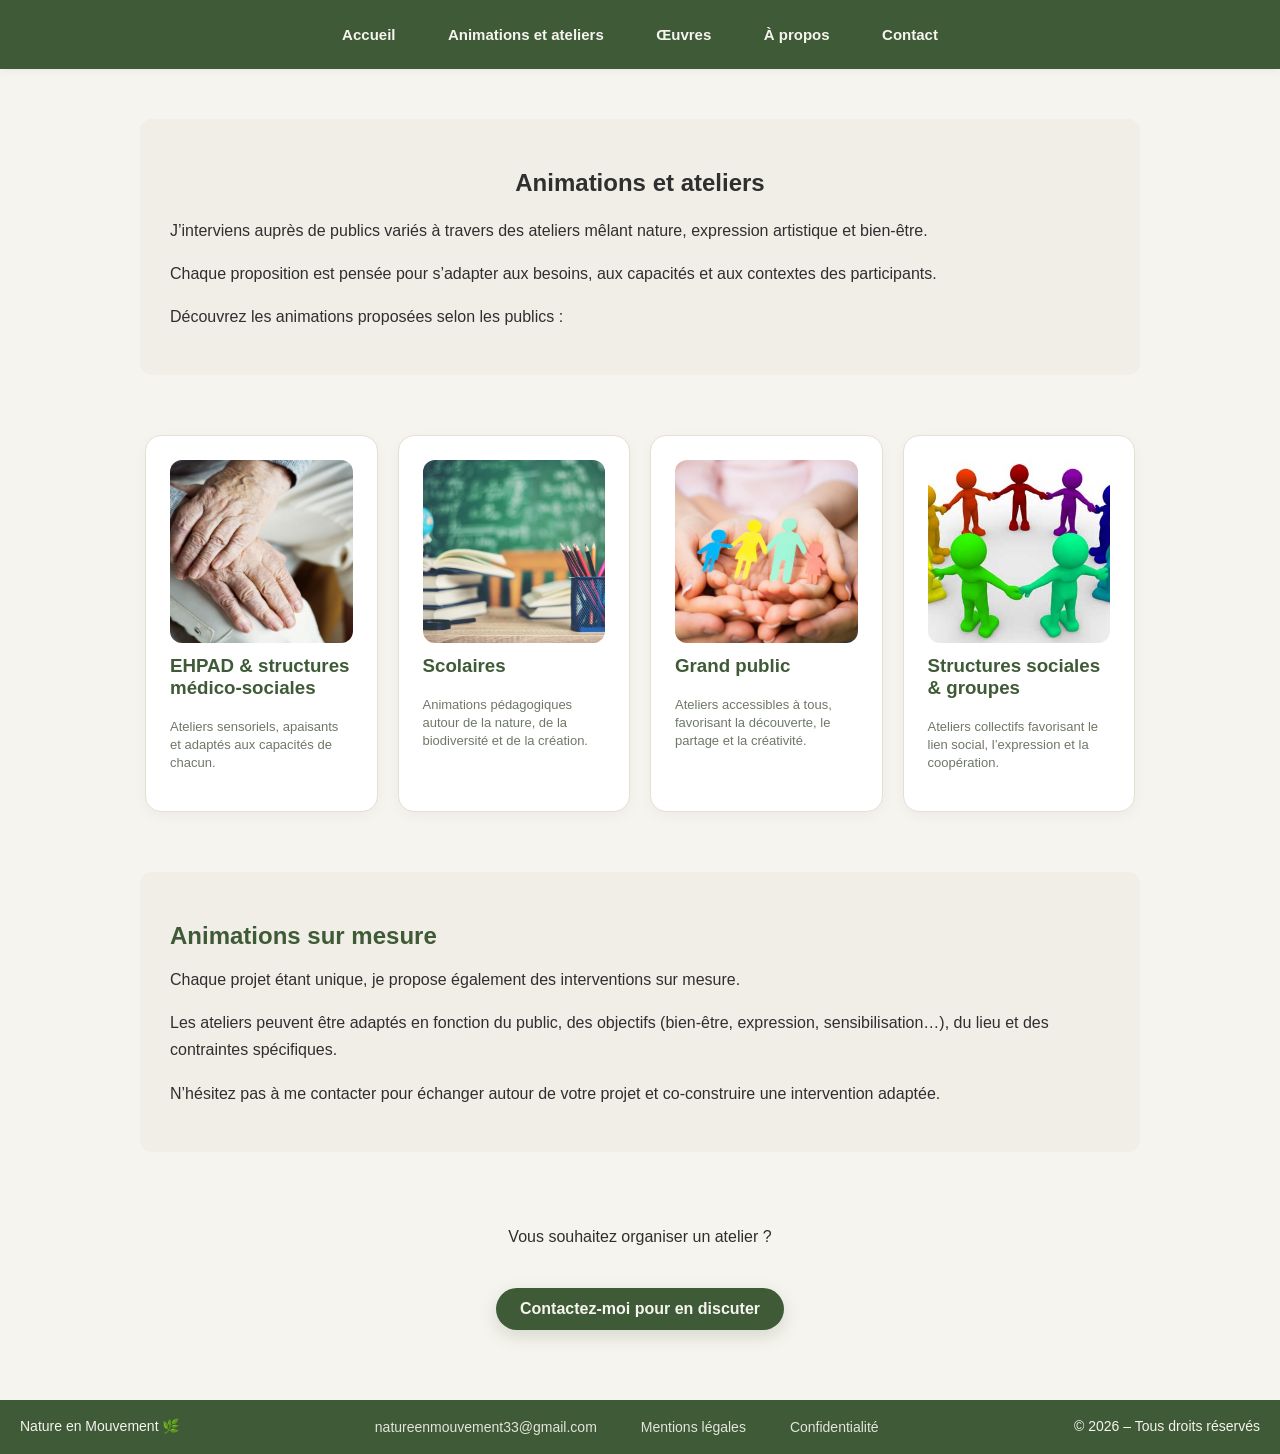
==== commit 73b32068: "Update animations.html" ====
--- a/animations.html
+++ b/animations.html
@@ -11,7 +11,8 @@
 
 <nav>
   <a href="index.html">Accueil</a>
-  <a href="animations.html" class="active">Animations et ateliers</a>
+  <a href="animations.html">Animations et ateliers</a>
+  <a href="oeuvres.html">Œuvres</a>
   <a href="apropos.html">À propos</a>
   <a href="contact.html">Contact</a>
 </nav>
--- a/style.css
+++ b/style.css
@@ -446,3 +446,36 @@
   }
 }
 
+.cards-public-categories .description {
+  font-size: 13px;
+  color: #6f7868;
+  margin-top: 6px;
+  line-height: 1.4;
+}
+
+.cards-oeuvres .card {
+  flex: 1 1 calc(33.33% - 14px);
+  max-width: calc(33.33% - 14px);
+  text-align: center;
+}
+
+.cards-oeuvres img {
+  width: 100%;
+  aspect-ratio: 1 / 1;
+  object-fit: cover;
+  border-radius: 12px;
+  margin-bottom: 8px;
+}
+
+.titre-oeuvre {
+  font-size: 13px;
+  color: #7d8774;
+  margin: 0;
+}
+
+@media (max-width: 700px) {
+  .cards-oeuvres .card {
+    flex: 1 1 100%;
+    max-width: 100%;
+  }
+}
